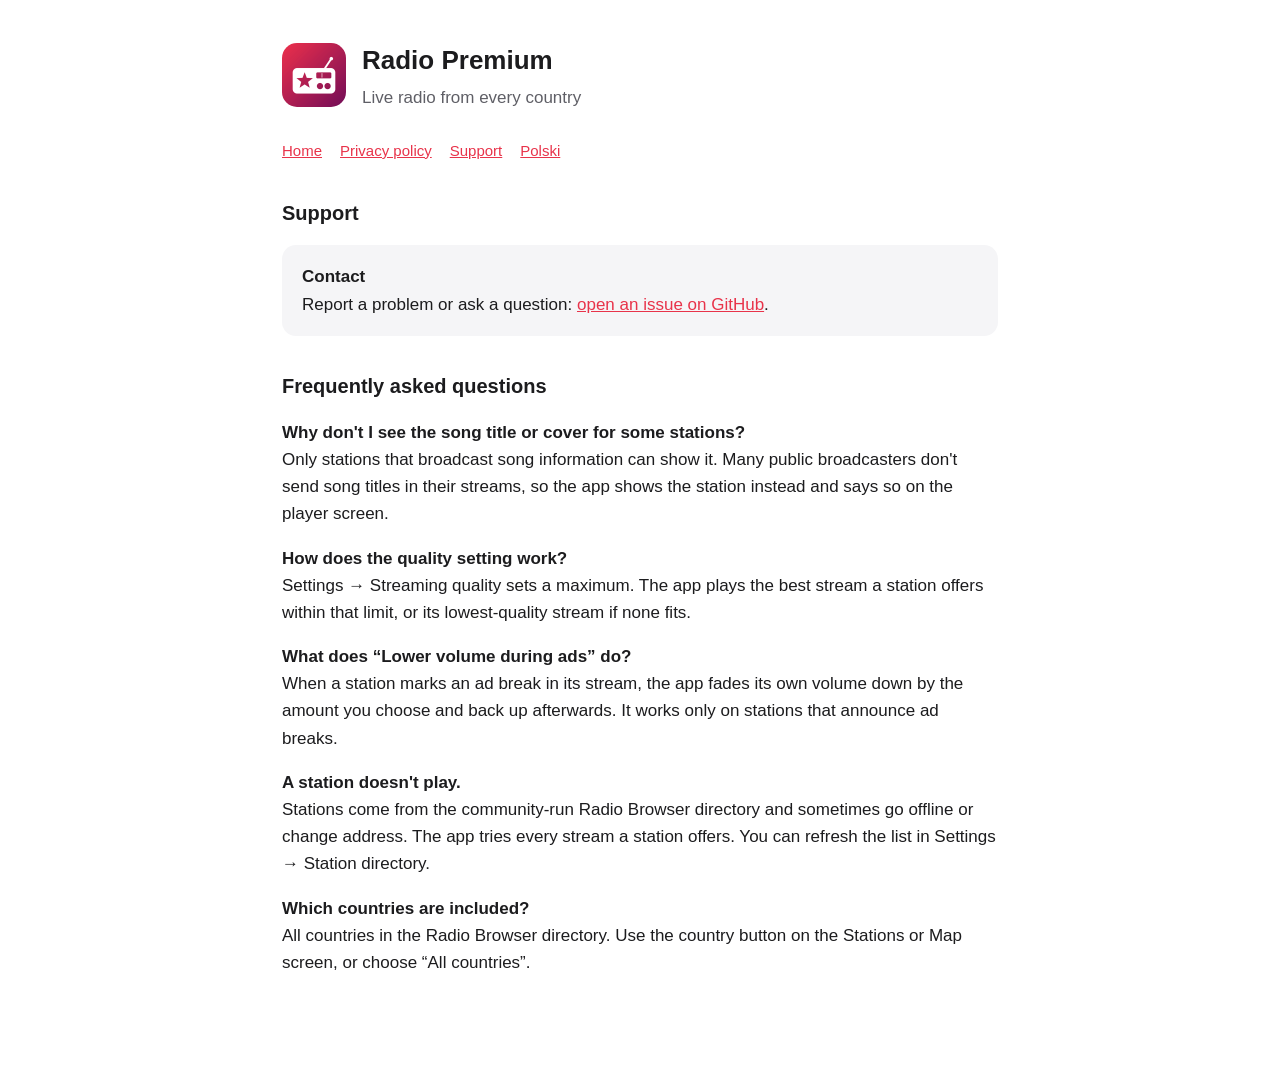
==== support/index.html @ 1b86b46d "Radio Premium website: privacy policy and support (EN/PL) Co-Authored-By: Claude Opus 5.5 <noreply@a" ====
<!doctype html>
<html lang="en"><head><meta charset="utf-8"><meta name="viewport" content="width=device-width,initial-scale=1">
<title>Support · Radio Premium</title><link rel="stylesheet" href="../style.css"><link rel="icon" href="../icon.png"></head>
<body><main><header><img src="../icon.png" alt=""><div><h1>Radio Premium</h1><p>Live radio from every country</p></div></header>
<nav><a href="../">Home</a><a href="../privacy/">Privacy policy</a><a href="../support/">Support</a><a href="../pl/support/">Polski</a></nav>
<h2>Support</h2>
<div class="card"><b>Contact</b><br>Report a problem or ask a question: <a href="https://github.com/michailw/radio-premium-site/issues">open an issue on GitHub</a>.</div>
<h2>Frequently asked questions</h2>
<p><b>Why don't I see the song title or cover for some stations?</b><br>Only stations that broadcast song information can show it. Many public broadcasters don't send song titles in their streams, so the app shows the station instead and says so on the player screen.</p>
<p><b>How does the quality setting work?</b><br>Settings → Streaming quality sets a maximum. The app plays the best stream a station offers within that limit, or its lowest-quality stream if none fits.</p>
<p><b>What does “Lower volume during ads” do?</b><br>When a station marks an ad break in its stream, the app fades its own volume down by the amount you choose and back up afterwards. It works only on stations that announce ad breaks.</p>
<p><b>A station doesn't play.</b><br>Stations come from the community-run Radio Browser directory and sometimes go offline or change address. The app tries every stream a station offers. You can refresh the list in Settings → Station directory.</p>
<p><b>Which countries are included?</b><br>All countries in the Radio Browser directory. Use the country button on the Stations or Map screen, or choose “All countries”.</p>
</main></body></html>
---- style.css ----
:root{--accent:#e8334a;--fg:#1c1c1e;--muted:#5f5f66;--bg:#fff;--card:#f5f5f7}
@media (prefers-color-scheme:dark){:root{--fg:#f2f2f7;--muted:#a1a1aa;--bg:#111113;--card:#1c1c1f}}
*{box-sizing:border-box}body{margin:0;font:17px/1.6 -apple-system,BlinkMacSystemFont,"Segoe UI",Roboto,sans-serif;color:var(--fg);background:var(--bg)}
main{max-width:760px;margin:0 auto;padding:40px 22px 80px}header{display:flex;align-items:center;gap:16px;margin-bottom:28px}
header img{width:64px;height:64px;border-radius:15px}header h1{font-size:26px;margin:0}header p{margin:2px 0 0;color:var(--muted)}
nav{display:flex;gap:18px;flex-wrap:wrap;margin-bottom:30px;font-size:15px}a{color:var(--accent)}h2{font-size:20px;margin-top:34px}
.card{background:var(--card);border-radius:14px;padding:18px 20px;margin:16px 0}small{color:var(--muted)}li{margin:6px 0}
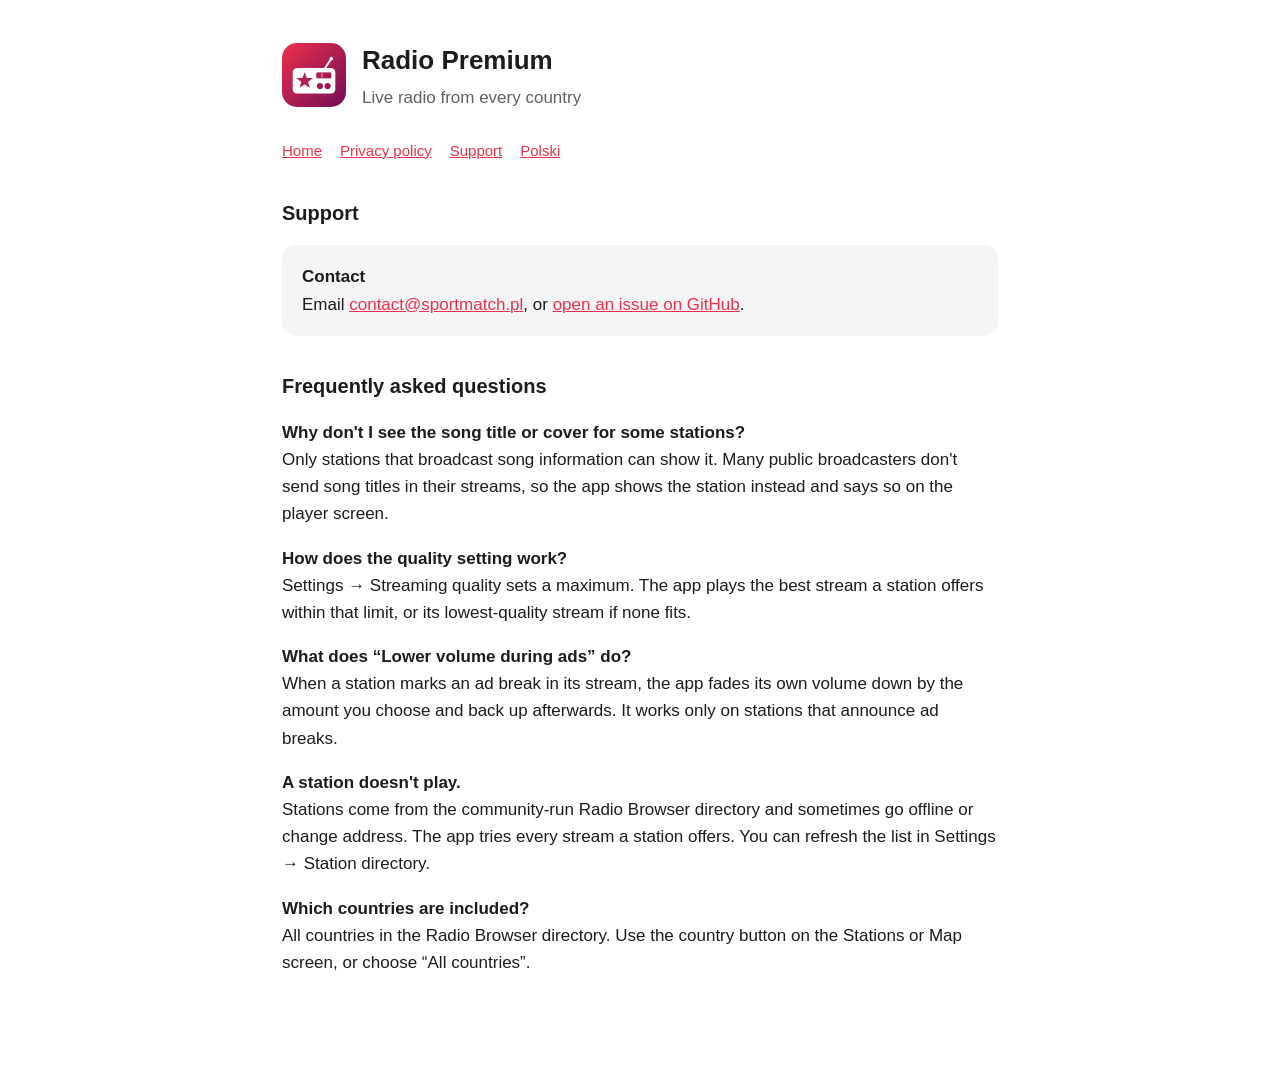
==== commit 21abdd77: "Add contact email and publisher Co-Authored-By: Claude Opus 5.5 <noreply@anthropic.com>" ====
--- a/support/index.html
+++ b/support/index.html
@@ -4,7 +4,7 @@
 <body><main><header><img src="../icon.png" alt=""><div><h1>Radio Premium</h1><p>Live radio from every country</p></div></header>
 <nav><a href="../">Home</a><a href="../privacy/">Privacy policy</a><a href="../support/">Support</a><a href="../pl/support/">Polski</a></nav>
 <h2>Support</h2>
-<div class="card"><b>Contact</b><br>Report a problem or ask a question: <a href="https://github.com/michailw/radio-premium-site/issues">open an issue on GitHub</a>.</div>
+<div class="card"><b>Contact</b><br>Email <a href="mailto:contact@sportmatch.pl">contact@sportmatch.pl</a>, or <a href="https://github.com/michailw/radio-premium-site/issues">open an issue on GitHub</a>.</div>
 <h2>Frequently asked questions</h2>
 <p><b>Why don't I see the song title or cover for some stations?</b><br>Only stations that broadcast song information can show it. Many public broadcasters don't send song titles in their streams, so the app shows the station instead and says so on the player screen.</p>
 <p><b>How does the quality setting work?</b><br>Settings → Streaming quality sets a maximum. The app plays the best stream a station offers within that limit, or its lowest-quality stream if none fits.</p>
